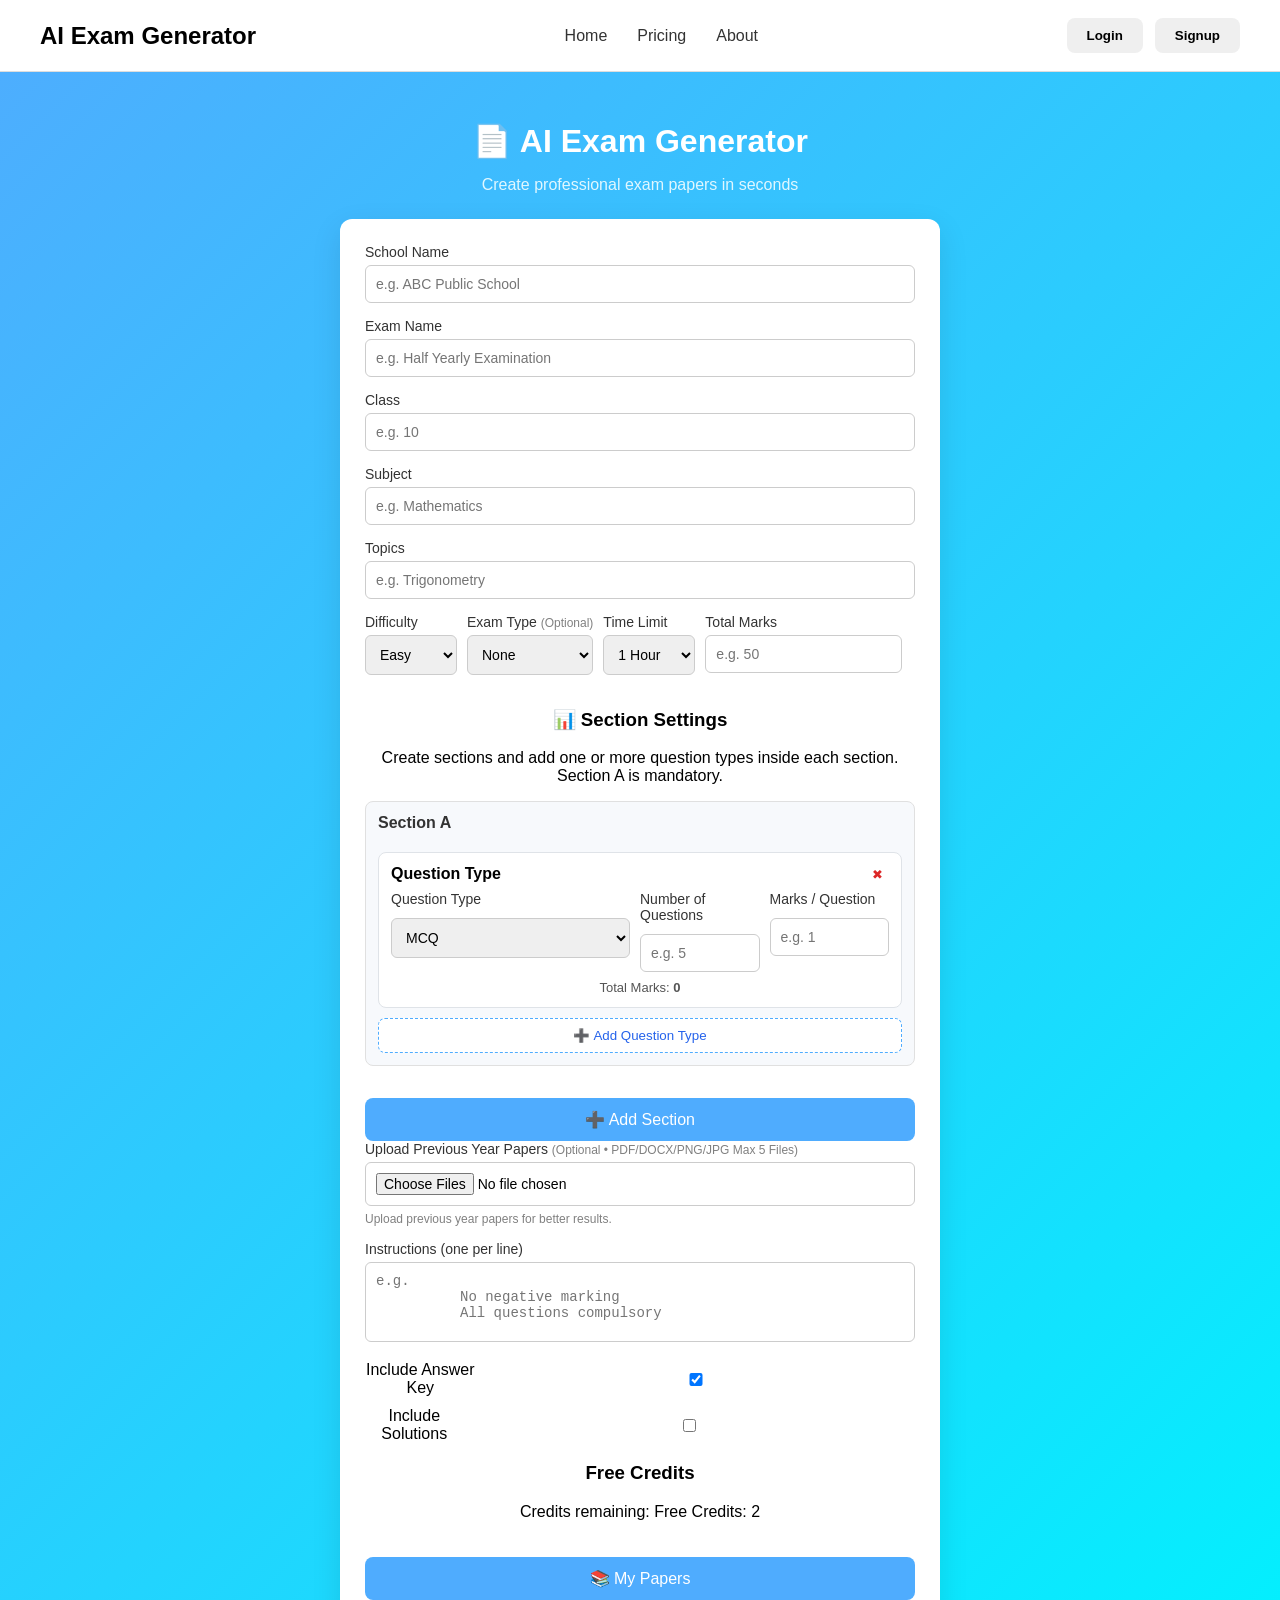
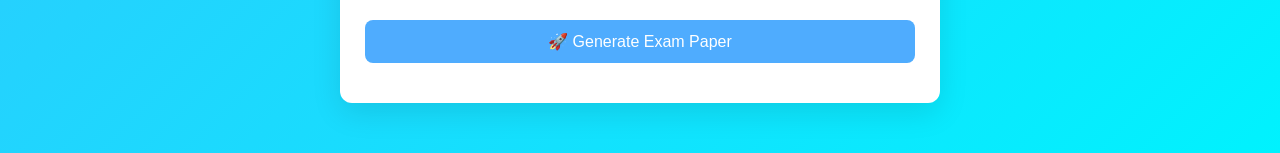
==== docs/index.html @ f75acfff "Correcting solutions and making solutions optional" ====
<!DOCTYPE html>
<html>

<head>

  <title>AI Exam Generator</title>

  <link rel="stylesheet" href="css/style.css">

</head>

<body>

  <nav class="navbar">

    <div class="logo">

        AI Exam Generator

    </div>

    <div class="nav-links">
      <div class="home-button">
        <a href="index.html">
            Home
        </a>
      </div>
      
      <div class="price-button">
        <a href="pricing.html">
          Pricing
        </a>
      </div>

      <div class="about-button">
        <a href="#">
            About
        </a>
      </div>

    </div>

    <div class="auth-buttons" id="authButtons">

        <button
            id="loginBtn"
            onclick="window.location.href='login.html'"
        >
            Login
        </button>

        <button
            id="signupBtn"
            onclick="window.location.href='signup.html'"
        >
            Signup
        </button>

    </div>

</nav>

  <div class="container">

    <h1>📄 AI Exam Generator</h1>

    <p class="subtitle">
      Create professional exam papers in seconds
    </p>

    <!-- MAIN FORM -->

    <div class="form-card">

      <!-- School Name -->

      <div class="input-group">

        <label>School Name</label>

        <input
          id="school_name"
          placeholder="e.g. ABC Public School"
        >

      </div>

      <!-- Exam Name -->

      <div class="input-group">

        <label>Exam Name</label>

        <input
          id="exam_name"
          placeholder="e.g. Half Yearly Examination"
        >

      </div>

      <!-- Class -->

      <div class="input-group">

        <label>Class</label>

        <input
          id="class"
          placeholder="e.g. 10"
        >

      </div>

      <!-- Subject -->

      <div class="input-group">

        <label>Subject</label>

        <input
          id="subject"
          placeholder="e.g. Mathematics"
        >

      </div>

      <!-- Topics -->

      <div class="input-group">

        <label>Topics</label>

        <input
          id="topics"
          placeholder="e.g. Trigonometry"
        >

      </div>

      <!-- TOP ROW -->

      <div class="row">

        <!-- Difficulty -->

        <div class="input-group">

          <label>Difficulty</label>

          <select id="difficulty">

            <option>Easy</option>
            <option>Medium</option>
            <option>Hard</option>

          </select>

        </div>

        <!-- Exam Type -->

        <div class="input-group">

          <label>
            Exam Type
            <span style="font-size:12px; color:gray;">
              (Optional)
            </span>
          </label>

          <select id="exam_type">

            <option value="">None</option>

            <option value="CBSE">CBSE</option>
            <option value="ICSE">ICSE</option>
            <option value="JEE">JEE</option>
            <option value="NEET">NEET</option>
            <option value="SSC">SSC</option>

          </select>

        </div>

        <!-- Time Limit -->

        <div class="input-group">

          <label>Time Limit</label>

          <select
            id="time_limit"
            onchange="handleCustom('time_limit','custom_time')"
          >

            <option value="1 Hour">1 Hour</option>
            <option value="2 Hours">2 Hours</option>
            <option value="3 Hours">3 Hours</option>
            <option value="custom">Custom</option>

          </select>

          <input
            id="custom_time"
            placeholder="Enter custom time"
            style="display:none;"
          >

        </div>

        <!-- Total Marks -->

        <div class="input-group">

          <label>Total Marks</label>

          <input
            id="total"
            placeholder="e.g. 50"
          >

        </div>

      </div>

      <!-- SECTION SETTINGS -->

      <h3>📊 Section Settings</h3>

      <p>
          Create sections and add one or more question types inside each section.
          Section A is mandatory.
      </p>

      <div id="sectionsContainer"></div>

      <button
          type="button"
          onclick="addSection()"
          class="btn"
      >
          ➕ Add Section
      </button>

      <!-- PYQ UPLOAD -->

      <div class="input-group">

        <label>
          Upload Previous Year Papers
          <span style="font-size:12px; color:gray;">
            (Optional • PDF/DOCX/PNG/JPG Max 5 Files)
          </span>
        </label>

        <input
          type="file"
          id="pyq_files"
          multiple
          accept=".pdf,.docx,.png,.jpg,.jpeg"
        >

        <p style="font-size:12px; color:gray; margin-top:6px;">
          Upload previous year papers for better results.
        </p>

      </div>

      <!-- INSTRUCTIONS -->

      <div class="input-group">

        <label>Instructions (one per line)</label>

        <textarea
          id="instructions"
          placeholder="e.g.
          No negative marking
          All questions compulsory"
        ></textarea>

      </div>

      <!-- ANSWER KEY -->

      <div class="toggle-box">

        <label>Include Answer Key</label>

        <input
          type="checkbox"
          id="includeAnswers"
          checked
        >
      </div>

      <div class="toggle-box">
        <label>Include Solutions</label>
        <input
          type="checkbox"
          id="includeSolutions"
        >
      </div>

      <!-- LOADING -->

      <div
        id="loading"
        class="loading"
      >
        ⏳ Generating...
      </div>

      <!-- GENERATE BUTTON -->

      <div 
          id="planCard"
          style="display: none;"
      >
          <h3>Your Plan</h3>

          <p>
            Plan:
            <span id="userPlan">
              Free
            </span>
          </p>

          <p>
            Status:
            <span id="userStatus">
              Active
            </span>
          </p>

          <p>
            Expiry:
            <span id="userExpiry">
              N/A
            </span>
          </p>

          <p>
            Credits:
            <span id="userCredits">
              0
            </span>
          </p>
      </div>

      <div id="guestCreditsCard">
        <h3>Free Credits</h3>
        <p>
          Credits remaining:
          <span id="guestCredits">
            0
          </span>
        </p>
      </div>

      <button
        onclick="openMyPapers()"
        class="btn"
      >
        📚 My Papers
      </button>

      <button
        onclick="generatePDF()"
        class="btn"
      >
        🚀 Generate Exam Paper
      </button>

      <!-- DOWNLOAD RESULT -->

      <div class="result">

        <a
          id="downloadLink"
          target="_blank"
        ></a>

      </div>

    </div>

  </div>

  <script src="js/script.js"></script>
  <script src="js/auth.js"></script>

</body>

</html>
---- docs/css/style.css ----
* {
  box-sizing: border-box;
}

body {
  font-family: Arial, sans-serif;
  background: linear-gradient(135deg, #4facfe, #00f2fe);
  margin: 0;
  padding: 0;
}

.container {
  max-width: 600px;
  margin: 50px auto;
  text-align: center;
}

h1 {
  color: white;
  margin-bottom: 5px;
}

.subtitle {
  color: #e0f7ff;
  margin-bottom: 25px;
}

.form-card {
  background: white;
  padding: 25px;
  border-radius: 12px;
  box-shadow: 0 10px 30px rgba(0,0,0,0.1);
}

.input-group {
  text-align: left;
  margin-bottom: 15px;
}

.input-group label {
  display: block;
  font-size: 14px;
  margin-bottom: 5px;
  color: #333;
}

input, select, textarea {
  width: 100%;
  padding: 10px;
  border-radius: 6px;
  border: 1px solid #ccc;
  outline: none;
  font-size: 14px;
}

input:focus, select:focus, textarea:focus {
  border-color: #4facfe;
}

textarea {
  resize: none;
  height: 80px;
}

.row {
  display: flex;
  gap: 10px;
}

.section-box {
  margin-top: 20px;
  text-align: left;
}

.section {
  background: #f7f9fc;
  padding: 12px;
  margin-bottom: 12px;
  border-radius: 8px;
  border: 1px solid #e0e0e0;
}

.section h4 {
  margin: 0 0 8px 0;
  color: #333;
}

.section input,
.section select {
  margin-top: 6px;
}

.toggle-box {
  display: flex;
  justify-content: space-between;
  align-items: center;
  margin-top: 10px;
}

.loading {
  display: none;
  margin-top: 10px;
  color: #4facfe;
  font-weight: bold;
}

.btn {
  margin-top: 20px;
  width: 100%;
  padding: 12px;
  background: #4facfe;
  border: none;
  color: white;
  font-size: 16px;
  border-radius: 8px;
  cursor: pointer;
  transition: all 0.3s ease;
}

.btn:hover {
  background: #00c6ff;
  transform: scale(1.02);
}

.result {
  margin-top: 15px;
}

#downloadLink {
  font-weight: bold;
  color: #4facfe;
  text-decoration: none;
}

#downloadLink:hover {
  text-decoration: underline;
}

.navbar {
  display: flex;
  justify-content: space-between;
  align-items: center;
  padding: 18px 40px;
  background: white;
  border-bottom: 1px solid #ddd;
  position: sticky;
  top: 0;
  z-index: 1000;
}

.logo {
  font-size: 24px;
  font-weight: bold;
}

.nav-links {
  display: flex;
  gap: 30px;
}

.nav-links a {
  text-decoration: none;
  color: #333;
  font-weight: 500;
}

.auth-buttons {
  display: flex;
  gap: 12px;
}

.auth-buttons button {
  padding: 10px 20px;
  border-radius: 8px;
  border: none;
  cursor: pointer;
  font-weight: bold;
}

.nav-links a:hover {
  text-decoration: underline;
}

.section-header {
    display: flex;
    justify-content: space-between;
    align-items: center;
    gap: 10px;
    margin-bottom: 12px;
}


.sectionTitle {
    margin: 0;
}


.question-groups {
    display: flex;
    flex-direction: column;
    gap: 12px;
}


.question-group {
    background: white;
    border: 1px solid #dfe3e8;
    border-radius: 8px;
    padding: 12px;
}


.question-group-header {
    display: flex;
    justify-content: space-between;
    align-items: center;
    margin-bottom: 8px;
}


.question-group-fields {
    display: grid;
    grid-template-columns:
        2fr
        1fr
        1fr;
    gap: 10px;
}


.question-group-fields
.input-group {
    margin-bottom: 0;
}


.group-total {
    margin-top: 8px;
    font-size: 13px;
    color: #555;
}


.add-question-type-btn {
    width: 100%;
    margin-top: 10px;
    padding: 9px;
    border: 1px dashed #4facfe;
    background: white;
    color: #2563eb;
    border-radius: 7px;
    cursor: pointer;
}


.remove-question-type-btn,
.remove-section-btn {
    border: none;
    background: transparent;
    cursor: pointer;
}


.remove-question-type-btn {
    color: #dc2626;
}


.remove-section-btn {
    color: #dc2626;
}


@media (max-width: 650px) {

    .question-group-fields {
        grid-template-columns: 1fr;
    }

}
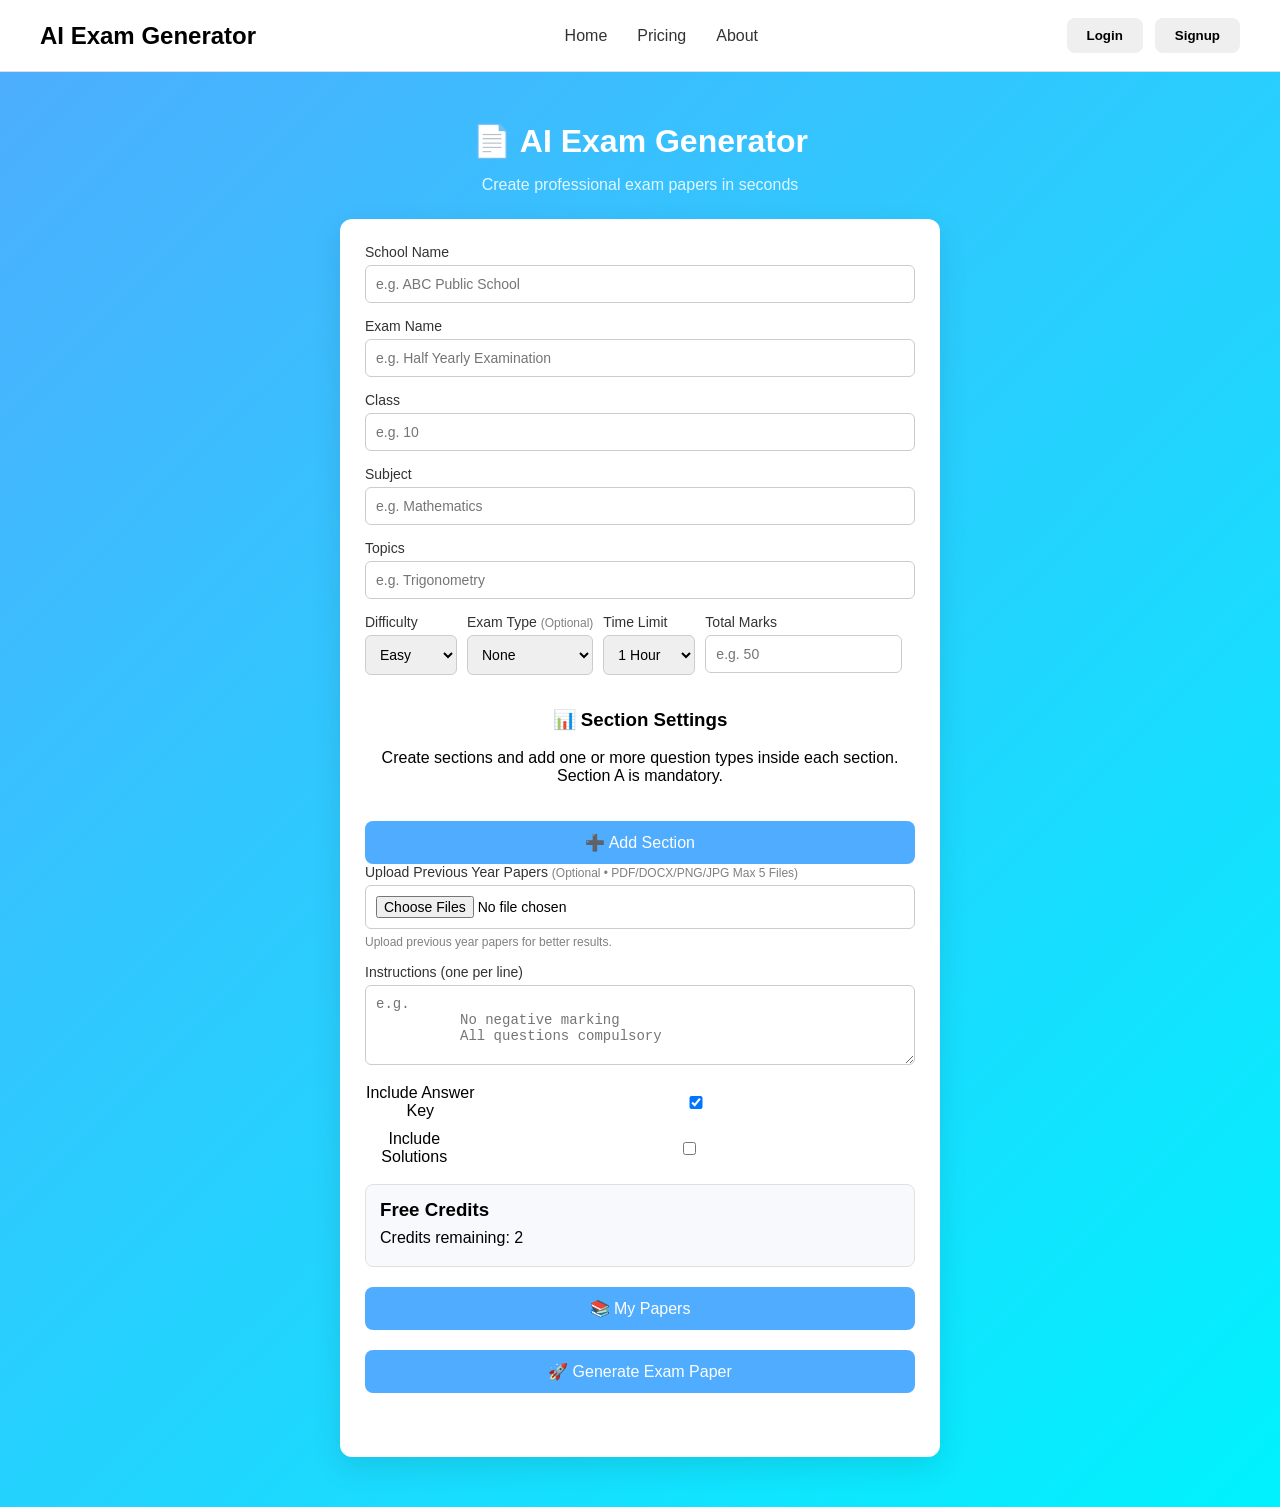
==== commit 1336a10c: "Improve exam generator UI and generation handling" ====
--- a/docs/index.html
+++ b/docs/index.html
@@ -307,8 +307,13 @@
       <div
         id="loading"
         class="loading"
+        aria-live="polite"
       >
-        ⏳ Generating...
+        <span class="spinner"></span>
+        <div>
+          <strong id="generationStatus">Generating your exam paper...</strong>
+          <small id="generationElapsed">Please keep this tab open. This may take a few minutes.</small>
+        </div>
       </div>
 
       <!-- GENERATE BUTTON -->
@@ -359,6 +364,7 @@
       </div>
 
       <button
+        id="myPapersBtn"
         onclick="openMyPapers()"
         class="btn"
       >
@@ -366,6 +372,7 @@
       </button>
 
       <button
+        id="generateBtn"
         onclick="generatePDF()"
         class="btn"
       >
--- a/docs/css/style.css
+++ b/docs/css/style.css
@@ -7,6 +7,7 @@
   background: linear-gradient(135deg, #4facfe, #00f2fe);
   margin: 0;
   padding: 0;
+  min-height: 100vh;
 }
 
 .container {
@@ -55,11 +56,12 @@
 
 input:focus, select:focus, textarea:focus {
   border-color: #4facfe;
+  box-shadow: 0 0 0 2px rgba(79,172,254,0.12);
 }
 
 textarea {
-  resize: none;
-  height: 80px;
+  resize: vertical;
+  min-height: 80px;
 }
 
 .row {
@@ -99,9 +101,44 @@
 
 .loading {
   display: none;
-  margin-top: 10px;
-  color: #4facfe;
-  font-weight: bold;
+  align-items: center;
+  justify-content: center;
+  gap: 10px;
+  margin-top: 18px;
+  padding: 14px;
+  background: #f0f8ff;
+  border: 1px solid #cfeaff;
+  border-radius: 8px;
+  color: #2563eb;
+  text-align: left;
+}
+
+.loading strong,
+.loading small {
+  display: block;
+}
+
+.loading small {
+  margin-top: 3px;
+  color: #64748b;
+  font-size: 12px;
+  font-weight: normal;
+}
+
+.spinner {
+  width: 20px;
+  height: 20px;
+  flex: 0 0 20px;
+  border: 3px solid #cfeaff;
+  border-top-color: #4facfe;
+  border-radius: 50%;
+  animation: spin 0.8s linear infinite;
+}
+
+@keyframes spin {
+  to {
+    transform: rotate(360deg);
+  }
 }
 
 .btn {
@@ -122,8 +159,20 @@
   transform: scale(1.02);
 }
 
+.btn:disabled {
+  opacity: 0.65;
+  cursor: not-allowed;
+  transform: none;
+}
+
+.btn:disabled:hover {
+  background: #4facfe;
+  transform: none;
+}
+
 .result {
   margin-top: 15px;
+  min-height: 24px;
 }
 
 #downloadLink {
@@ -270,11 +319,118 @@
     color: #dc2626;
 }
 
+#planCard,
+#guestCreditsCard {
+  margin-top: 18px;
+  padding: 14px;
+  background: #f7f9fc;
+  border: 1px solid #e0e0e0;
+  border-radius: 8px;
+  text-align: left;
+}
+
+#planCard h3,
+#guestCreditsCard h3 {
+  margin: 0 0 8px;
+}
+
+#planCard p,
+#guestCreditsCard p {
+  margin: 5px 0;
+}
+
+#noCreditsBox {
+  margin-top: 18px;
+  padding: 18px;
+  background: #fff7ed;
+  border: 1px solid #fed7aa;
+  border-radius: 10px;
+  text-align: center;
+}
+
+#noCreditsBox h2 {
+  margin-top: 0;
+}
+
+.plan-options {
+  display: grid;
+  grid-template-columns: repeat(2, 1fr);
+  gap: 12px;
+  margin-top: 15px;
+}
+
+.plan-option {
+  padding: 12px;
+  background: white;
+  border: 1px solid #e5e7eb;
+  border-radius: 8px;
+}
+
+.plan-option h3 {
+  margin: 0 0 8px;
+}
+
+.plan-option p {
+  margin: 5px 0;
+}
+
+.plan-option button {
+  width: 100%;
+  margin-top: 8px;
+  padding: 9px;
+  border: none;
+  border-radius: 7px;
+  background: #4facfe;
+  color: white;
+  cursor: pointer;
+  font-weight: bold;
+}
 
 @media (max-width: 650px) {
-
-    .question-group-fields {
-        grid-template-columns: 1fr;
-    }
-
-}+  .container {
+    width: calc(100% - 24px);
+    margin: 25px auto;
+  }
+
+  .form-card {
+    padding: 18px;
+  }
+
+  .row {
+    flex-direction: column;
+    gap: 0;
+  }
+
+  .navbar {
+    padding: 14px 16px;
+    flex-wrap: wrap;
+    gap: 12px;
+  }
+
+  .logo {
+    font-size: 20px;
+  }
+
+  .nav-links {
+    order: 3;
+    width: 100%;
+    justify-content: center;
+    gap: 18px;
+  }
+
+  .auth-buttons {
+    margin-left: auto;
+  }
+
+  .auth-buttons button {
+    padding: 8px 12px;
+  }
+
+  .plan-options {
+    grid-template-columns: 1fr;
+  }
+
+  .section-header {
+    align-items: flex-start;
+  }
+}
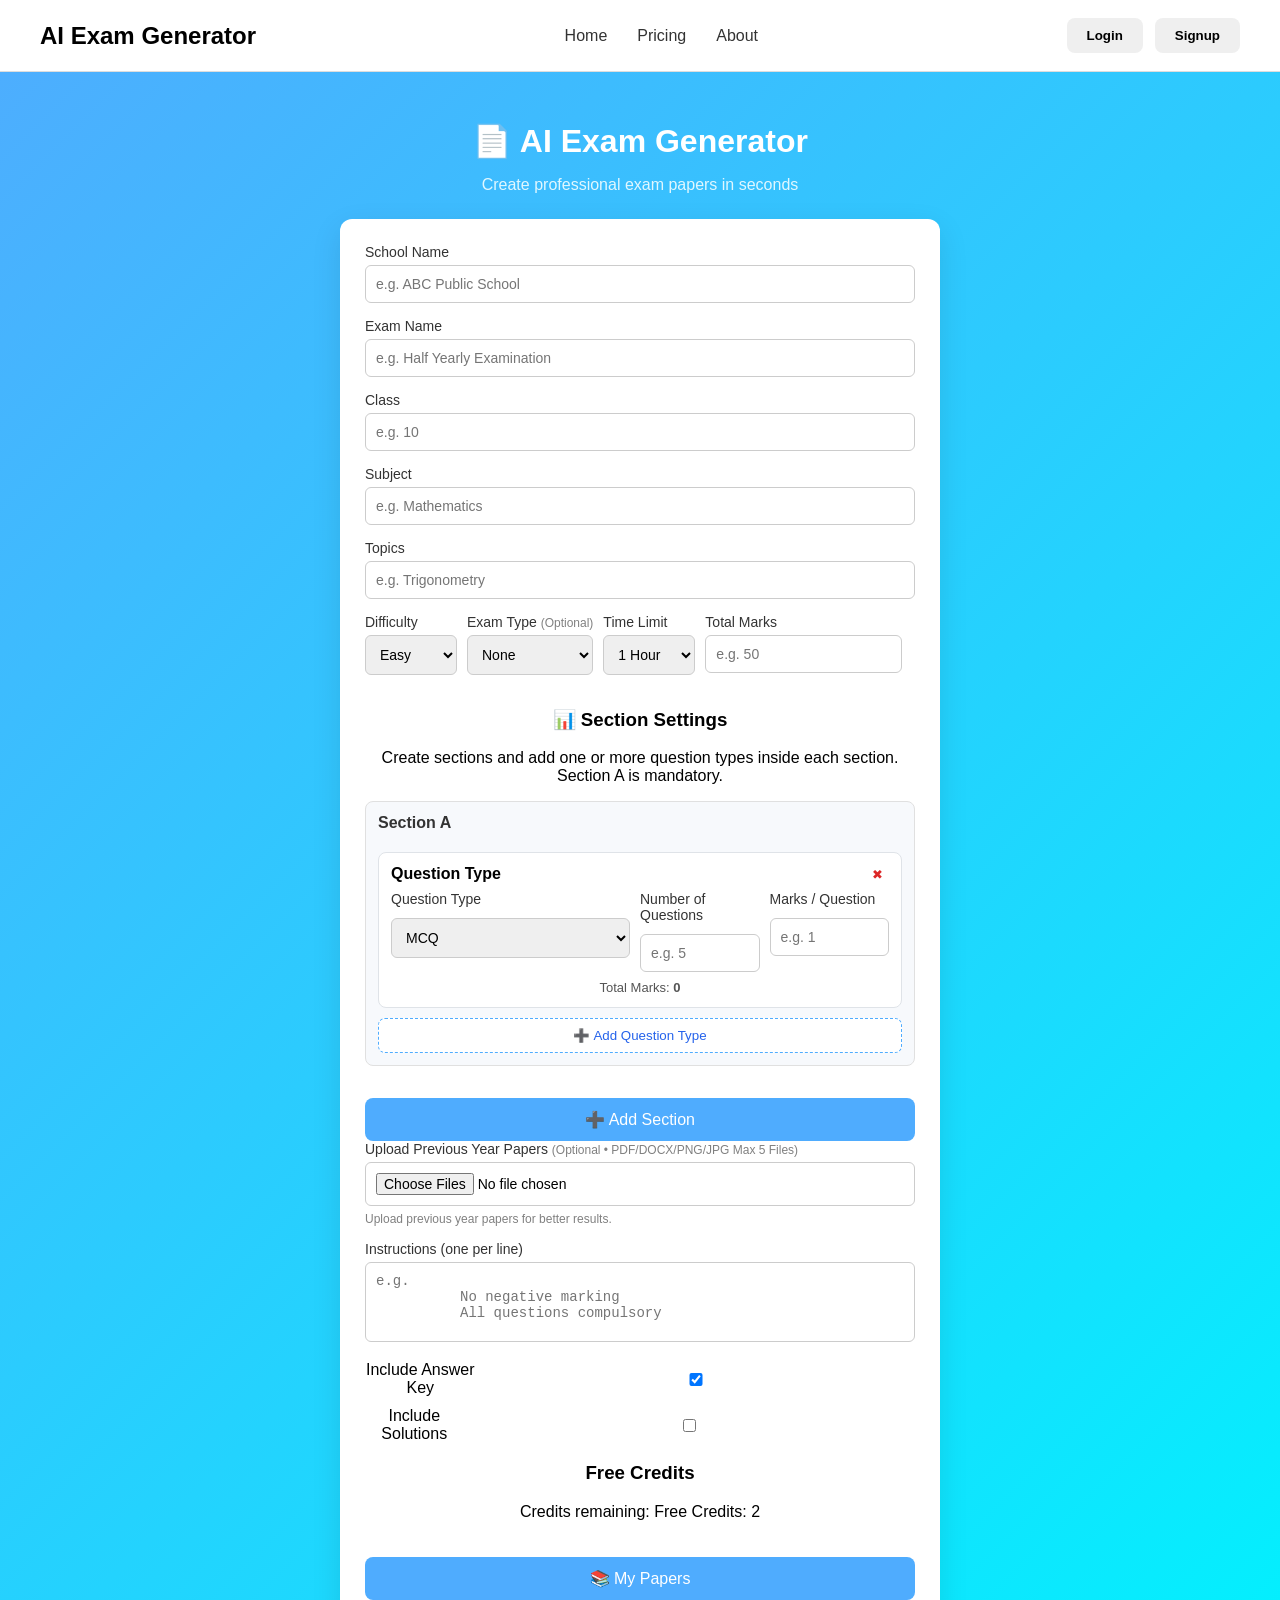
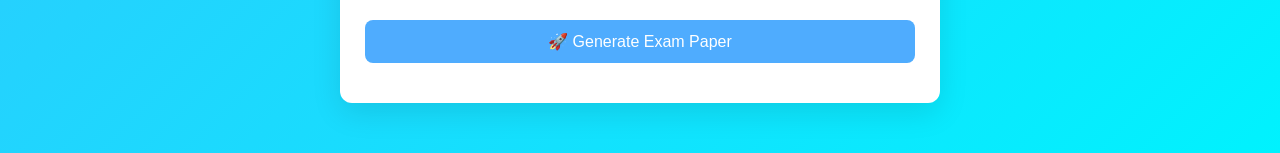
==== commit a7a4270d: "Extending generation time with error handling" ====
--- a/docs/index.html
+++ b/docs/index.html
@@ -309,10 +309,18 @@
         class="loading"
         aria-live="polite"
       >
-        <span class="spinner"></span>
+        <div class="loading-spinner"></div>
+
         <div>
-          <strong id="generationStatus">Generating your exam paper...</strong>
-          <small id="generationElapsed">Please keep this tab open. This may take a few minutes.</small>
+          <strong>Generating your exam paper...</strong>
+
+          <div id="generationStatus">
+            This may take a few minutes for larger papers.
+          </div>
+
+          <div id="generationElapsed">
+            Elapsed: 0s
+          </div>
         </div>
       </div>
 
@@ -364,7 +372,6 @@
       </div>
 
       <button
-        id="myPapersBtn"
         onclick="openMyPapers()"
         class="btn"
       >
@@ -372,7 +379,6 @@
       </button>
 
       <button
-        id="generateBtn"
         onclick="generatePDF()"
         class="btn"
       >
--- a/docs/css/style.css
+++ b/docs/css/style.css
@@ -7,7 +7,6 @@
   background: linear-gradient(135deg, #4facfe, #00f2fe);
   margin: 0;
   padding: 0;
-  min-height: 100vh;
 }
 
 .container {
@@ -56,12 +55,11 @@
 
 input:focus, select:focus, textarea:focus {
   border-color: #4facfe;
-  box-shadow: 0 0 0 2px rgba(79,172,254,0.12);
 }
 
 textarea {
-  resize: vertical;
-  min-height: 80px;
+  resize: none;
+  height: 80px;
 }
 
 .row {
@@ -101,44 +99,9 @@
 
 .loading {
   display: none;
-  align-items: center;
-  justify-content: center;
-  gap: 10px;
-  margin-top: 18px;
-  padding: 14px;
-  background: #f0f8ff;
-  border: 1px solid #cfeaff;
-  border-radius: 8px;
-  color: #2563eb;
-  text-align: left;
-}
-
-.loading strong,
-.loading small {
-  display: block;
-}
-
-.loading small {
-  margin-top: 3px;
-  color: #64748b;
-  font-size: 12px;
-  font-weight: normal;
-}
-
-.spinner {
-  width: 20px;
-  height: 20px;
-  flex: 0 0 20px;
-  border: 3px solid #cfeaff;
-  border-top-color: #4facfe;
-  border-radius: 50%;
-  animation: spin 0.8s linear infinite;
-}
-
-@keyframes spin {
-  to {
-    transform: rotate(360deg);
-  }
+  margin-top: 10px;
+  color: #4facfe;
+  font-weight: bold;
 }
 
 .btn {
@@ -159,20 +122,8 @@
   transform: scale(1.02);
 }
 
-.btn:disabled {
-  opacity: 0.65;
-  cursor: not-allowed;
-  transform: none;
-}
-
-.btn:disabled:hover {
-  background: #4facfe;
-  transform: none;
-}
-
 .result {
   margin-top: 15px;
-  min-height: 24px;
 }
 
 #downloadLink {
@@ -319,118 +270,64 @@
     color: #dc2626;
 }
 
-#planCard,
-#guestCreditsCard {
-  margin-top: 18px;
-  padding: 14px;
-  background: #f7f9fc;
-  border: 1px solid #e0e0e0;
-  border-radius: 8px;
-  text-align: left;
-}
-
-#planCard h3,
-#guestCreditsCard h3 {
-  margin: 0 0 8px;
-}
-
-#planCard p,
-#guestCreditsCard p {
-  margin: 5px 0;
-}
-
-#noCreditsBox {
-  margin-top: 18px;
-  padding: 18px;
-  background: #fff7ed;
-  border: 1px solid #fed7aa;
-  border-radius: 10px;
-  text-align: center;
-}
-
-#noCreditsBox h2 {
-  margin-top: 0;
-}
-
-.plan-options {
-  display: grid;
-  grid-template-columns: repeat(2, 1fr);
+
+@media (max-width: 650px) {
+
+    .question-group-fields {
+        grid-template-columns: 1fr;
+    }
+
+}
+
+.loading {
+  display: none;
+  align-items: center;
   gap: 12px;
   margin-top: 15px;
-}
-
-.plan-option {
-  padding: 12px;
-  background: white;
-  border: 1px solid #e5e7eb;
+  padding: 15px;
+  background: #f7f9fc;
+  border: 1px solid #dfe3e8;
   border-radius: 8px;
-}
-
-.plan-option h3 {
-  margin: 0 0 8px;
-}
-
-.plan-option p {
-  margin: 5px 0;
-}
-
-.plan-option button {
-  width: 100%;
-  margin-top: 8px;
-  padding: 9px;
-  border: none;
-  border-radius: 7px;
-  background: #4facfe;
-  color: white;
-  cursor: pointer;
-  font-weight: bold;
-}
-
-@media (max-width: 650px) {
-  .container {
-    width: calc(100% - 24px);
-    margin: 25px auto;
+  color: #333;
+  text-align: left;
+}
+
+.loading-spinner {
+  width: 22px;
+  height: 22px;
+  border: 3px solid #dfe3e8;
+  border-top: 3px solid #4facfe;
+  border-radius: 50%;
+  animation: spin 0.8s linear infinite;
+  flex-shrink: 0;
+}
+
+#generationStatus {
+  margin-top: 4px;
+  font-size: 13px;
+  color: #666;
+  font-weight: normal;
+}
+
+#generationElapsed {
+  margin-top: 4px;
+  font-size: 13px;
+  color: #4facfe;
+  font-weight: bold;
+}
+
+.btn:disabled {
+  opacity: 0.6;
+  cursor: not-allowed;
+  transform: none;
+}
+
+@keyframes spin {
+  from {
+    transform: rotate(0deg);
   }
 
-  .form-card {
-    padding: 18px;
+  to {
+    transform: rotate(360deg);
   }
-
-  .row {
-    flex-direction: column;
-    gap: 0;
-  }
-
-  .navbar {
-    padding: 14px 16px;
-    flex-wrap: wrap;
-    gap: 12px;
-  }
-
-  .logo {
-    font-size: 20px;
-  }
-
-  .nav-links {
-    order: 3;
-    width: 100%;
-    justify-content: center;
-    gap: 18px;
-  }
-
-  .auth-buttons {
-    margin-left: auto;
-  }
-
-  .auth-buttons button {
-    padding: 8px 12px;
-  }
-
-  .plan-options {
-    grid-template-columns: 1fr;
-  }
-
-  .section-header {
-    align-items: flex-start;
-  }
-}
+}
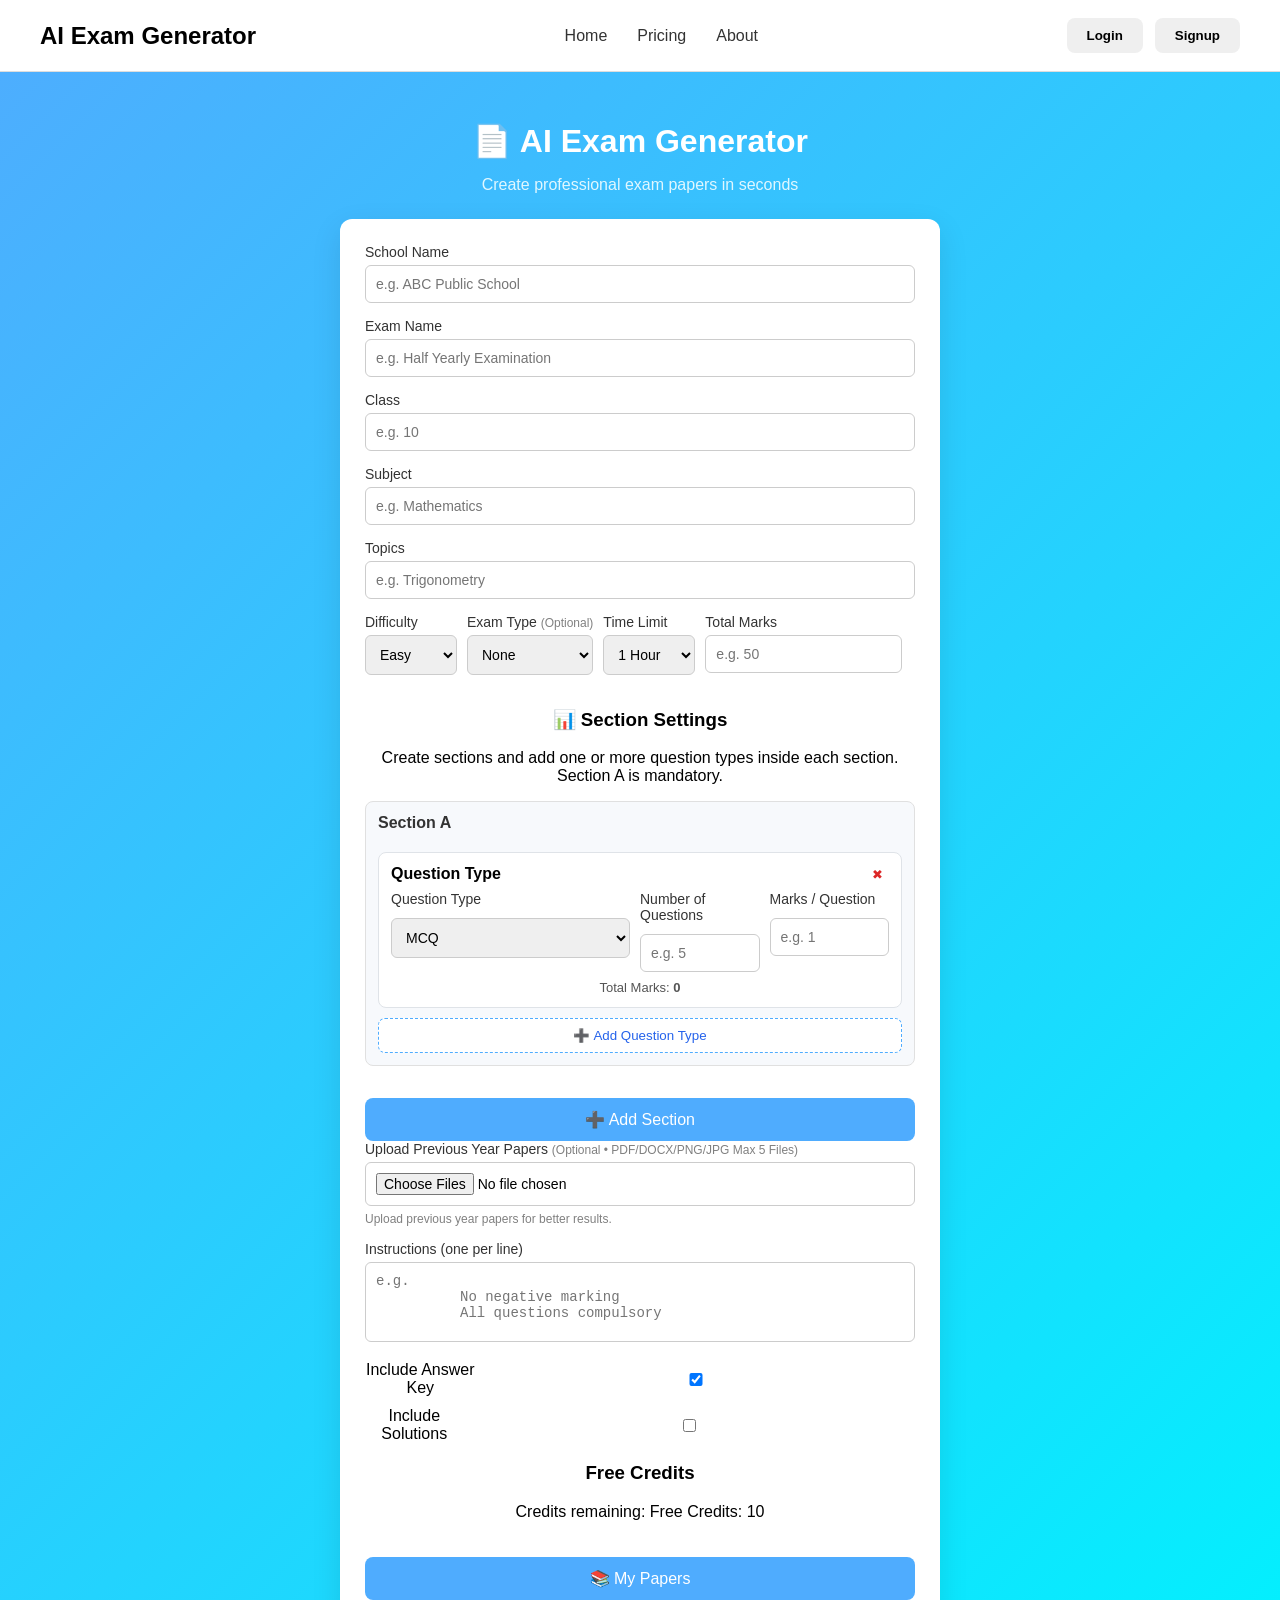
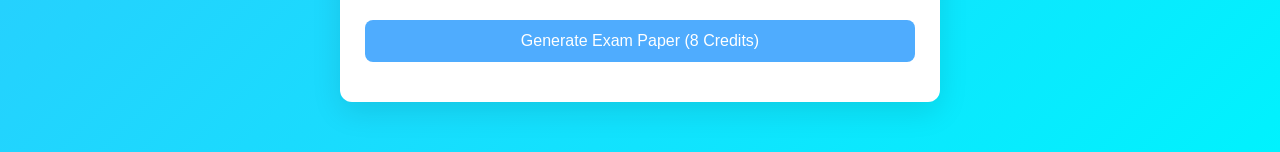
==== commit 9ad20341: "update exam generation credit display" ====
--- a/docs/index.html
+++ b/docs/index.html
@@ -382,7 +382,7 @@
         onclick="generatePDF()"
         class="btn"
       >
-        🚀 Generate Exam Paper
+        🚀 Generate Exam Paper (8 Credits)
       </button>
 
       <!-- DOWNLOAD RESULT -->
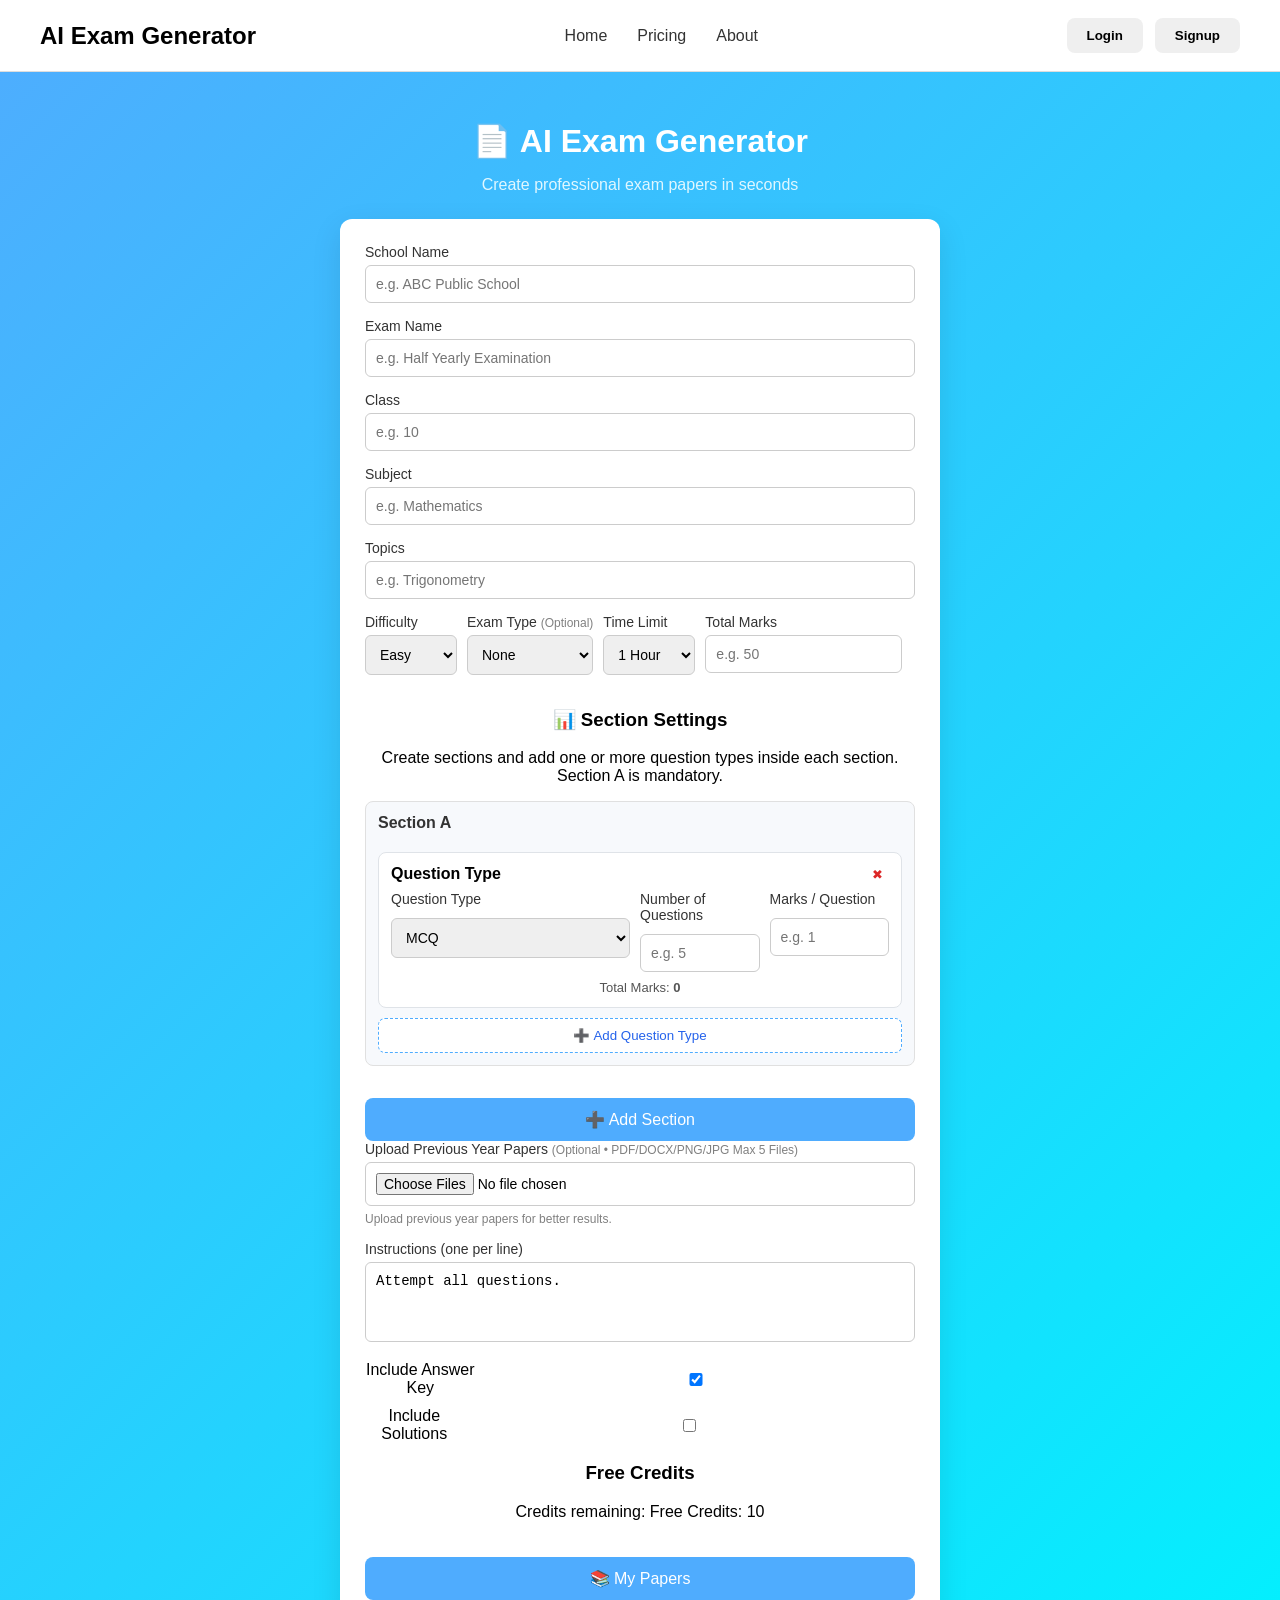
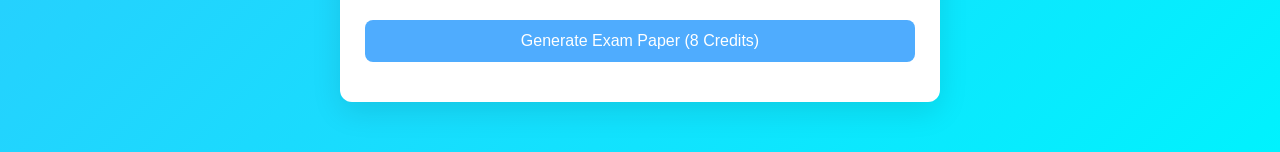
==== commit 314e0be1: "Fix PDF instructions rendering and credit label" ====
--- a/docs/index.html
+++ b/docs/index.html
@@ -277,7 +277,7 @@
           placeholder="e.g.
           No negative marking
           All questions compulsory"
-        ></textarea>
+        >Attempt all questions.</textarea>
 
       </div>
 
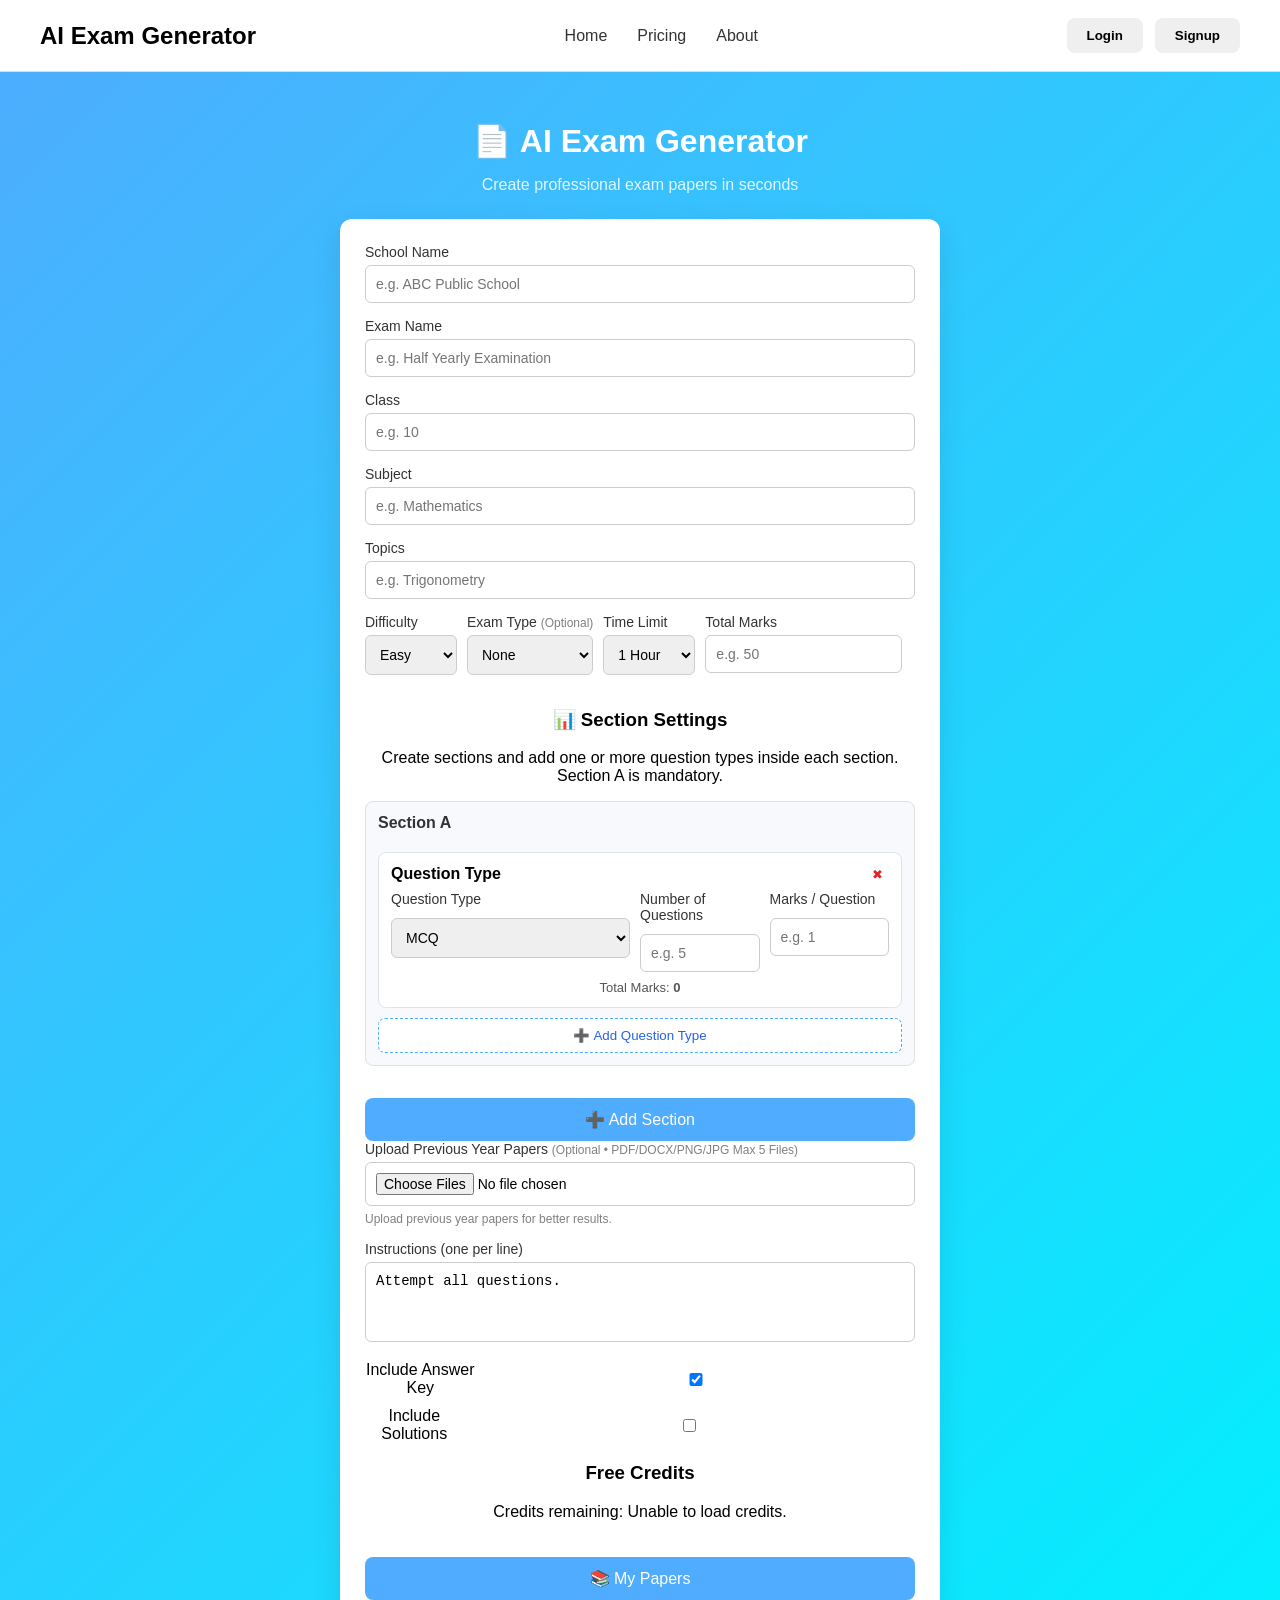
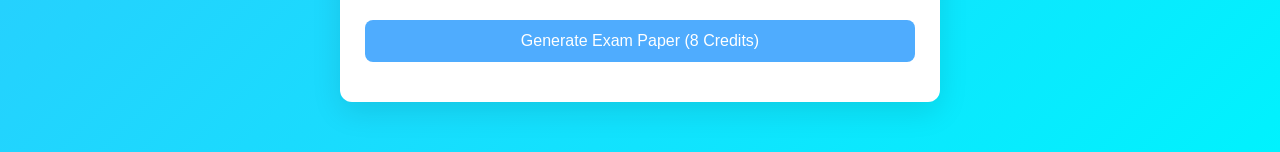
==== commit 4e392b65: "Fix user credit sync and generation credit handling" ====
--- a/docs/index.html
+++ b/docs/index.html
@@ -356,7 +356,7 @@
           <p>
             Credits:
             <span id="userCredits">
-              0
+              Loading...
             </span>
           </p>
       </div>
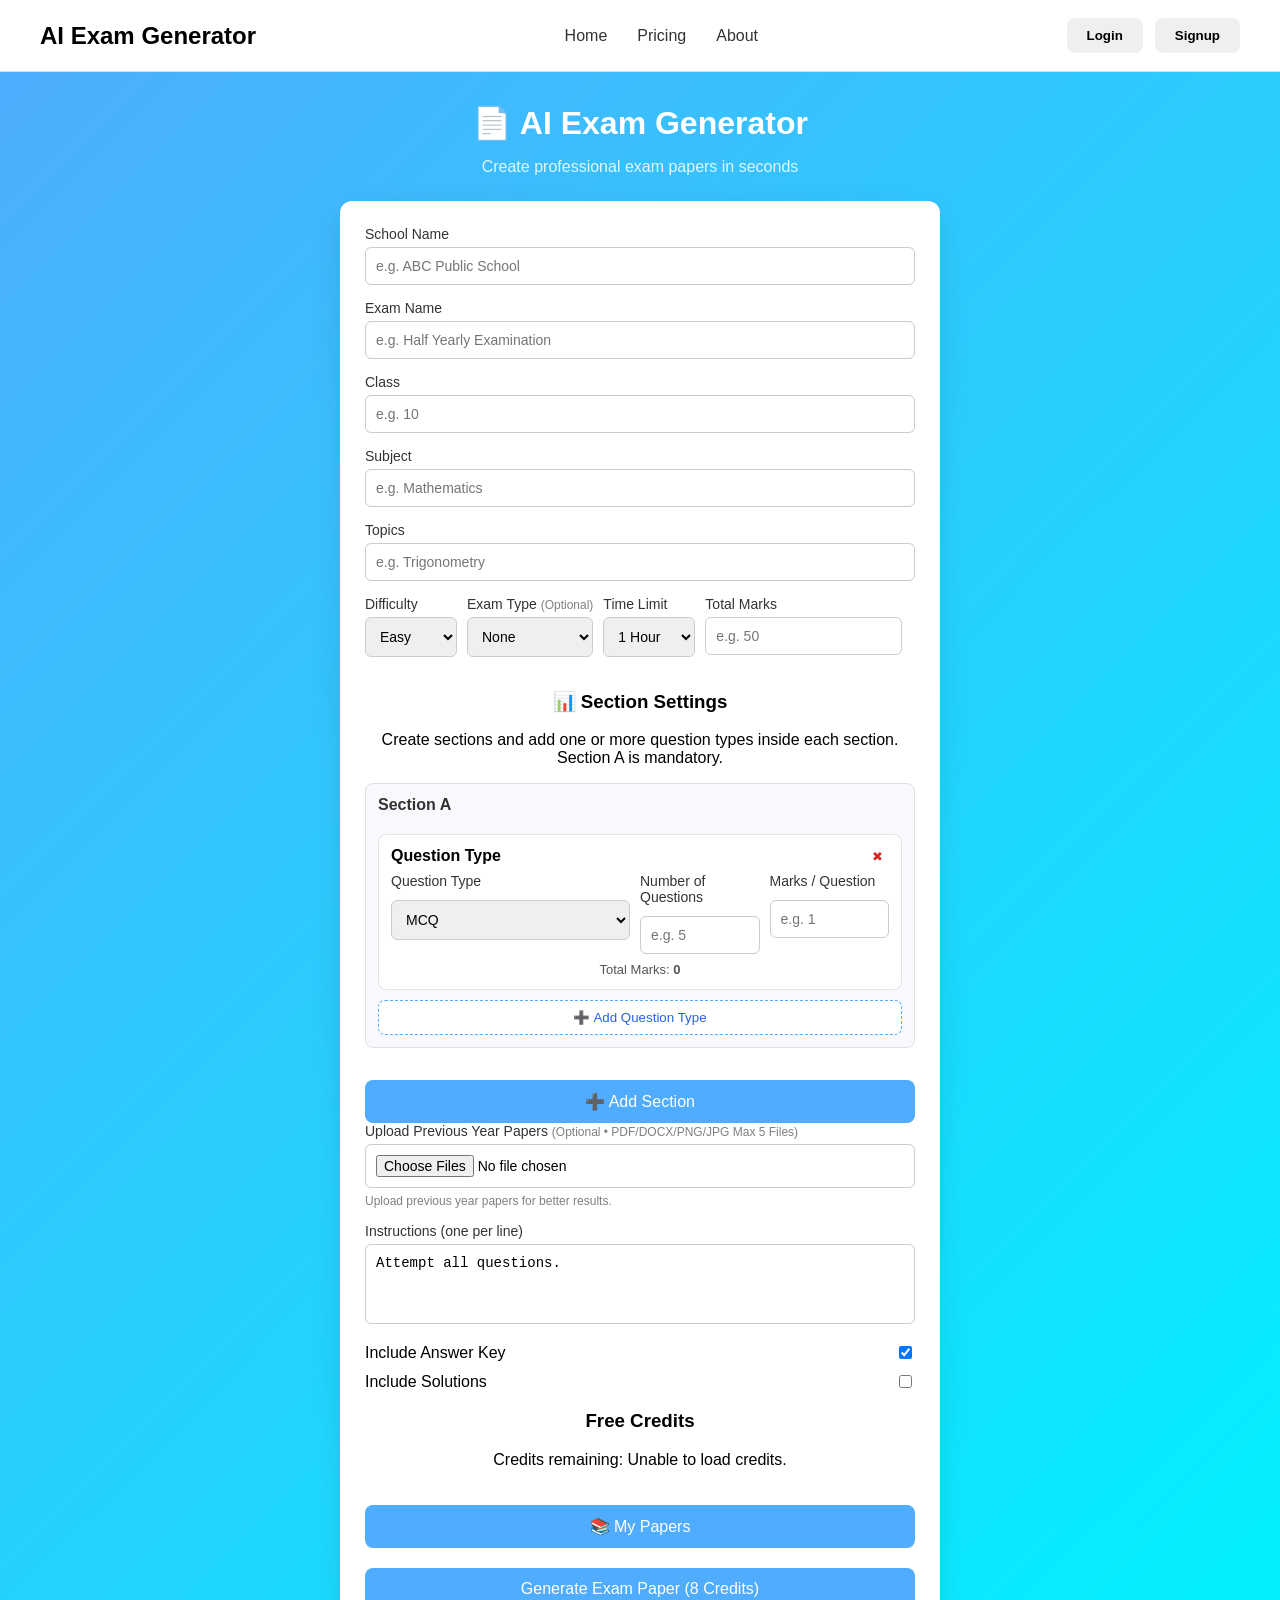
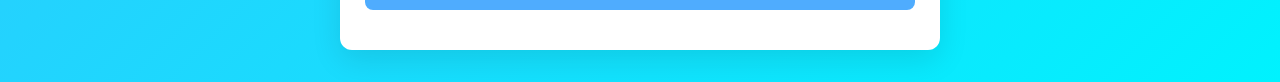
==== commit 0d1bbde3: "Correcting Mobile version" ====
--- a/docs/index.html
+++ b/docs/index.html
@@ -6,6 +6,8 @@
   <title>AI Exam Generator</title>
 
   <link rel="stylesheet" href="css/style.css">
+
+  <meta name="viewport" content="width=device-width, initial-scale=1">
 
 </head>
 
--- a/docs/css/style.css
+++ b/docs/css/style.css
@@ -177,6 +177,21 @@
   font-weight: bold;
 }
 
+.profile-btn {
+    cursor: pointer;
+    border: none;
+    background: transparent;
+    font-size: 16px;
+    font-weight: 500;
+    color: #111;
+    padding: 8px 12px;
+    border-radius: 8px;
+}
+
+.profile-btn:hover {
+    background: #f1f5f9;
+}
+
 .nav-links a:hover {
   text-decoration: underline;
 }
@@ -330,4 +345,268 @@
   to {
     transform: rotate(360deg);
   }
+}
+
+
+/* ============================================================
+   DAY 18 — MOBILE RESPONSIVENESS
+   Main exam-generation page
+   ============================================================ */
+
+/* Prevent padding and borders from causing overflow */
+*,
+*::before,
+*::after {
+    box-sizing: border-box;
+}
+
+html {
+    width: 100%;
+    overflow-x: hidden;
+}
+
+body {
+    min-width: 320px;
+}
+
+/* Keep the main form within the available screen width */
+.container {
+    width: calc(100% - 32px);
+    max-width: 600px;
+    margin: 32px auto;
+}
+
+.form-card {
+    width: 100%;
+    min-width: 0;
+}
+
+/* Do not stretch checkbox controls like text inputs */
+input[type="checkbox"] {
+    width: auto;
+    max-width: 100%;
+    flex-shrink: 0;
+    cursor: pointer;
+}
+
+/* Allow long labels and controls to shrink safely */
+.input-group,
+.question-group,
+.question-group-fields,
+.section {
+    min-width: 0;
+}
+
+input,
+select,
+textarea,
+button {
+    max-width: 100%;
+}
+
+input[type="file"] {
+    width: 100%;
+    min-width: 0;
+}
+
+/* Medium screens: tablets and smaller laptops */
+@media (max-width: 768px) {
+    .navbar {
+        padding: 14px 20px;
+        flex-wrap: wrap;
+        gap: 14px;
+    }
+
+    .logo {
+        font-size: 21px;
+    }
+
+    .nav-links {
+        gap: 18px;
+        flex-wrap: wrap;
+    }
+
+    .auth-buttons {
+        gap: 8px;
+        flex-wrap: wrap;
+    }
+
+    .auth-buttons button {
+        padding: 10px 14px;
+    }
+
+    .container {
+        margin-top: 24px;
+    }
+
+    .form-card {
+        padding: 20px;
+    }
+
+    .row {
+        flex-direction: column;
+        gap: 0;
+    }
+
+    .question-group-fields {
+        grid-template-columns: 1fr;
+    }
+}
+
+/* Phones */
+@media (max-width: 480px) {
+    .navbar {
+        flex-direction: column;
+        align-items: stretch;
+        padding: 14px 16px;
+    }
+
+    .logo {
+        text-align: center;
+        font-size: 20px;
+    }
+
+    .nav-links {
+        justify-content: center;
+        gap: 12px 18px;
+    }
+
+    .auth-buttons {
+        display: flex;
+        width: 100%;
+    }
+
+    .auth-buttons button {
+        flex: 1;
+        min-width: 0;
+        padding: 10px 8px;
+    }
+
+    .container {
+        width: calc(100% - 24px);
+        margin: 20px auto;
+    }
+
+    .container > h1 {
+        font-size: 25px;
+        line-height: 1.25;
+    }
+
+    .subtitle {
+        font-size: 14px;
+    }
+
+    .form-card {
+        padding: 14px;
+        border-radius: 10px;
+    }
+
+    .form-card h3 {
+        font-size: 18px;
+    }
+
+    .input-group label {
+        line-height: 1.45;
+    }
+
+    input,
+    select,
+    textarea {
+        font-size: 16px;
+    }
+
+    .section {
+        padding: 10px;
+    }
+
+    .section-header {
+        align-items: flex-start;
+        flex-wrap: wrap;
+    }
+
+    .question-group {
+        padding: 10px;
+    }
+
+    .toggle-box {
+        gap: 12px;
+        align-items: center;
+    }
+
+    .toggle-box label {
+        flex: 1;
+        min-width: 0;
+    }
+
+    .btn {
+        font-size: 15px;
+        padding: 12px 10px;
+        overflow-wrap: anywhere;
+    }
+
+    .loading {
+        padding: 12px;
+        gap: 10px;
+    }
+
+    #generationStatus,
+    #generationElapsed {
+        overflow-wrap: anywhere;
+    }
+
+    #downloadLink {
+        display: inline-block;
+        max-width: 100%;
+        overflow-wrap: anywhere;
+    }
+}
+
+
+/* Mobile sizing improvement */
+@media (max-width: 600px) {
+    body {
+        font-size: 16px;
+    }
+
+    .container {
+        width: calc(100% - 20px);
+        max-width: none;
+        margin: 16px auto;
+    }
+
+    .form-card {
+        padding: 18px;
+    }
+
+    .container > h1 {
+        font-size: 28px;
+    }
+
+    /* Give the four main controls more room */
+    .row {
+        display: grid;
+        grid-template-columns: repeat(2, minmax(0, 1fr));
+        gap: 12px;
+    }
+
+    .row .input-group {
+        min-width: 0;
+    }
+
+    input,
+    select,
+    textarea {
+        font-size: 16px;
+        min-width: 0;
+    }
+
+    .btn,
+    button {
+        min-height: 44px;
+    }
+
+    .toggle-box {
+        justify-content: flex-start;
+        gap: 12px;
+    }
 }
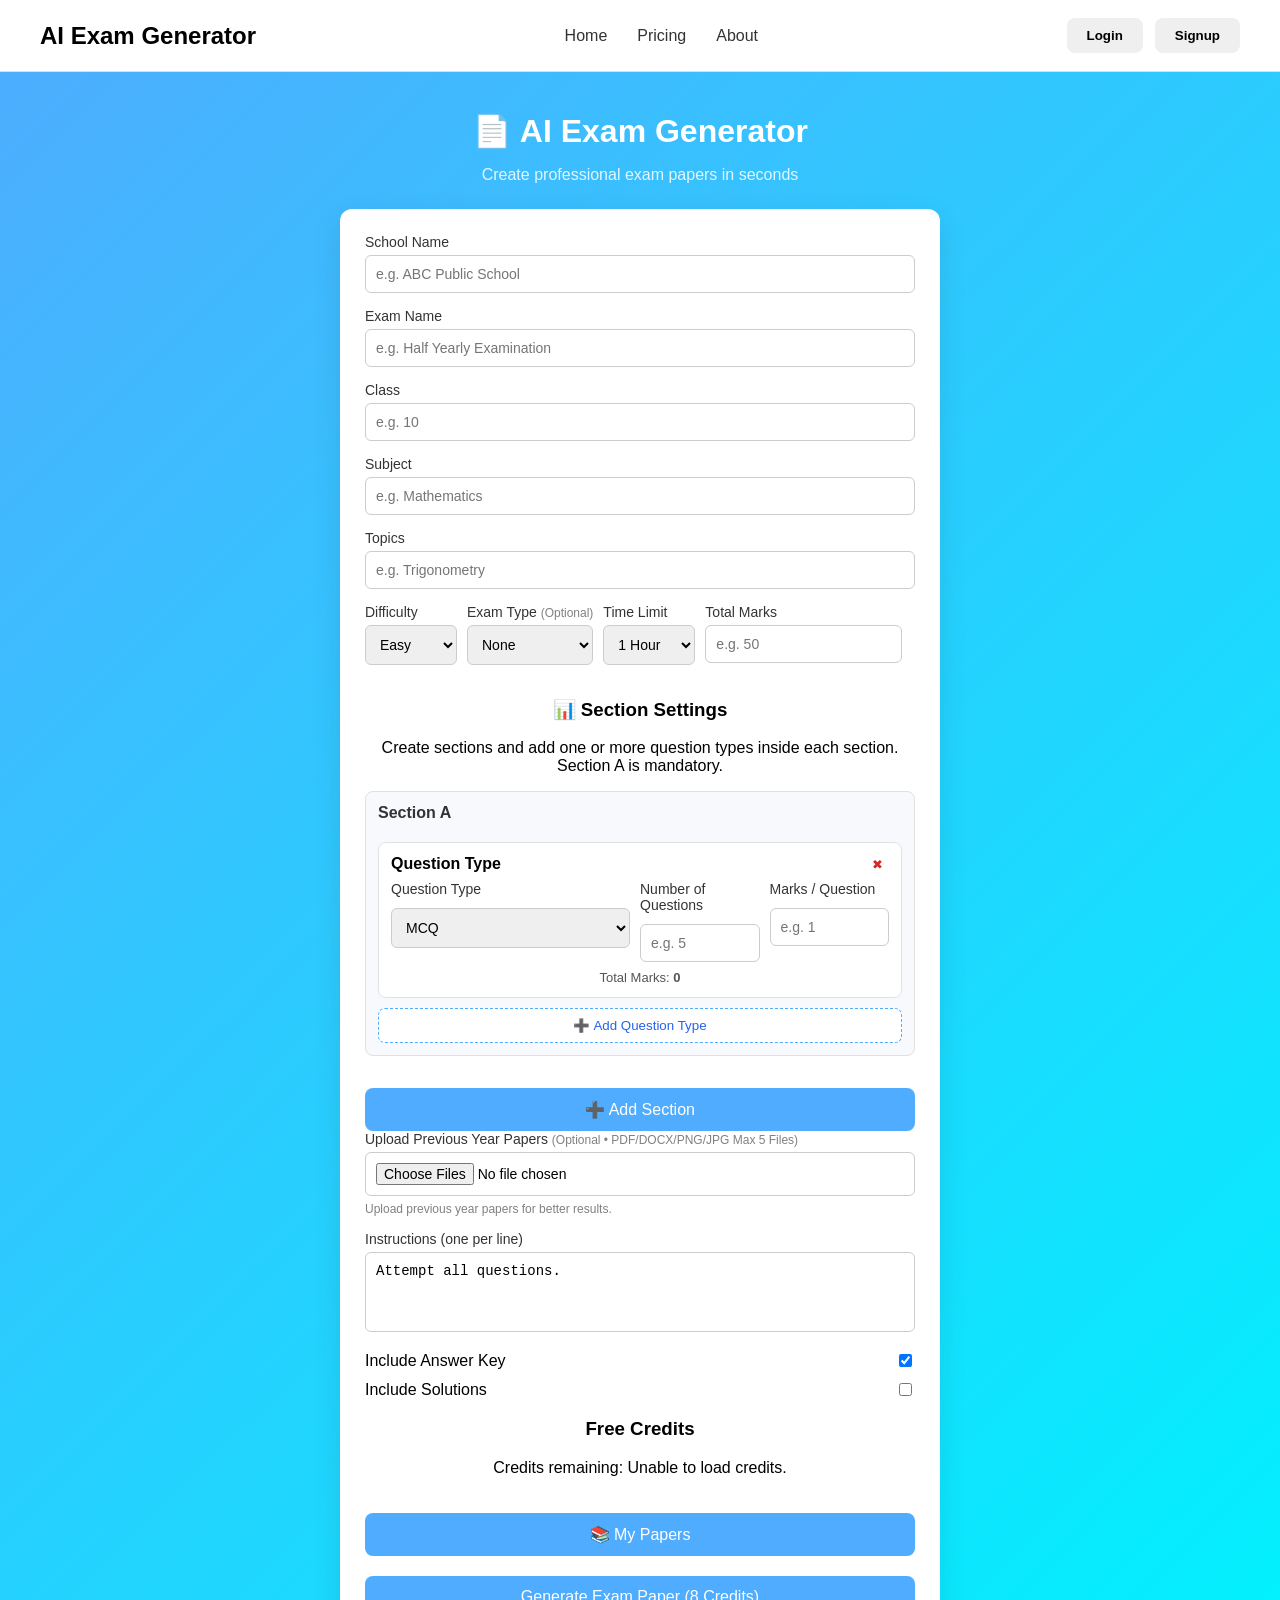
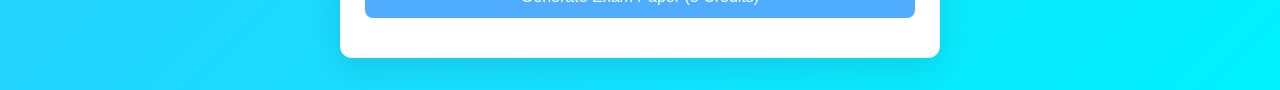
==== commit 4bcc65a6: "Correcting mobile layout and adding in About" ====
--- a/docs/index.html
+++ b/docs/index.html
@@ -35,7 +35,7 @@
       </div>
 
       <div class="about-button">
-        <a href="#">
+        <a href="about.html">
             About
         </a>
       </div>
--- a/docs/css/style.css
+++ b/docs/css/style.css
@@ -609,4 +609,21 @@
         justify-content: flex-start;
         gap: 12px;
     }
+}
+
+
+/* Keep the complete navigation header visible */
+.navbar {
+    position: fixed;
+    top: 0;
+    left: 0;
+    right: 0;
+    width: 100%;
+    z-index: 2000;
+    background: #fff;
+}
+
+/* Prevent the page content from hiding behind the fixed header */
+body {
+    padding-top: 80px;
 }
